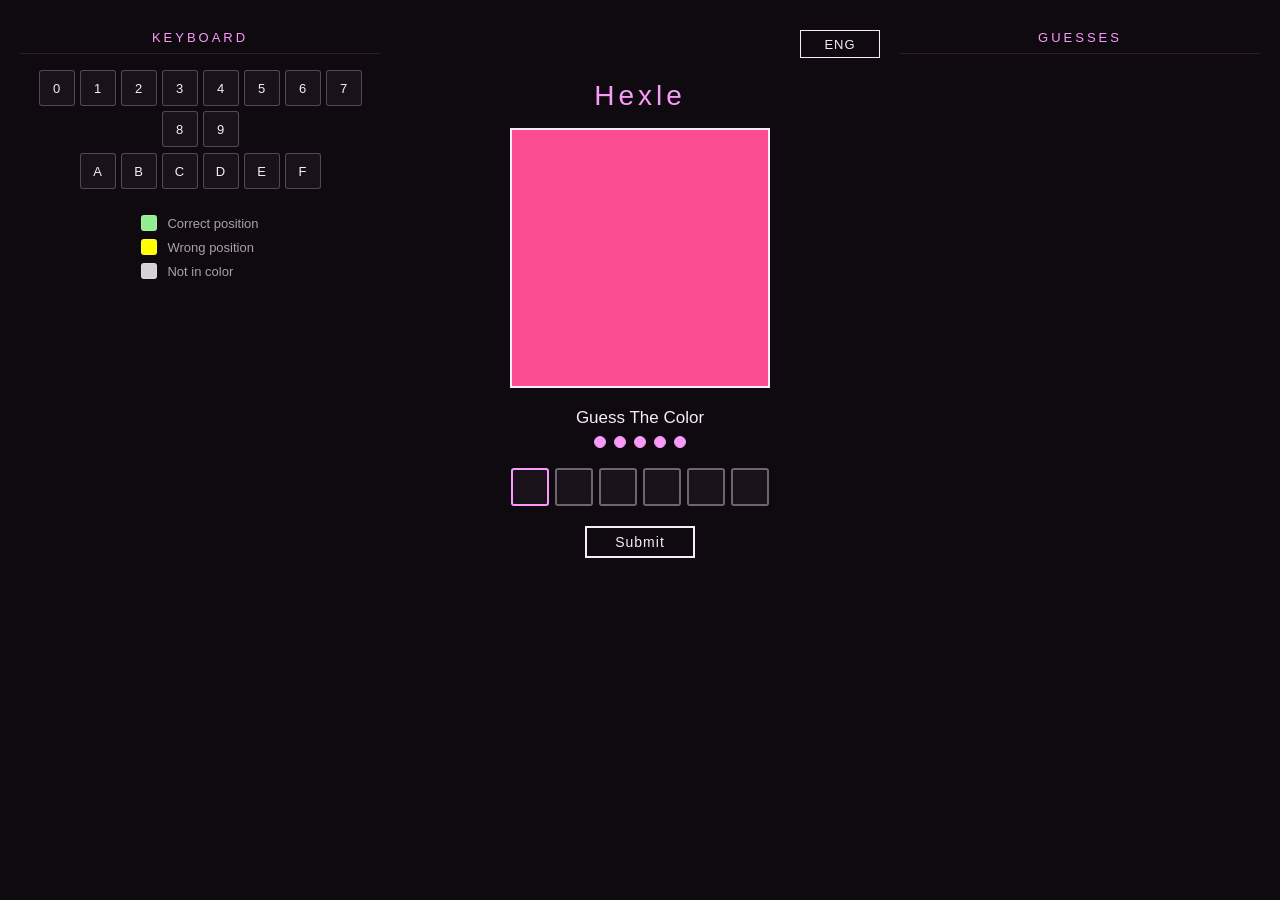
==== index.html @ 25399e8b "Created branch for Igor's minigames" ====
<!--
Hexle - Color Guessing Game
Copyright (C) 2026 Igor 'x0derek' Karpowicz

This program is free software: you can redistribute it and/or modify
it under the terms of the GNU Affero General Public License as published
by the Free Software Foundation, either version 3 of the License, or
(at your option) any later version.
-->
<!DOCTYPE html>
<html lang="en">
<head>
    <meta charset="UTF-8">
    <meta name="viewport" content="width=device-width, initial-scale=1.0">
    <link rel="stylesheet" href="style.css">
    <title>Hexle</title>
</head>
<body>
    <div id="main">

        <!-- KEYBOARD  -->
        <div id="keyboard">
            <div class="sideTitle">KEYBOARD</div>
            <div class="keyRow">
                <button class="key" id="0" disabled>0</button>
                <button class="key" id="1" disabled>1</button>
                <button class="key" id="2" disabled>2</button>
                <button class="key" id="3" disabled>3</button>
                <button class="key" id="4" disabled>4</button>
                <button class="key" id="5" disabled>5</button>
                <button class="key" id="6" disabled>6</button>
                <button class="key" id="7" disabled>7</button>
                <button class="key" id="8" disabled>8</button>
                <button class="key" id="9" disabled>9</button>
            </div>
            <div class="keyRow">
                <button class="key" id="a" disabled>A</button>
                <button class="key" id="b" disabled>B</button>
                <button class="key" id="c" disabled>C</button>
                <button class="key" id="d" disabled>D</button>
                <button class="key" id="e" disabled>E</button>
                <button class="key" id="f" disabled>F</button>
            </div>
            <div class="keyLegend">
                <div class="legendItem"><span class="legendDot" style="background:#90EE90;"></span> Correct position</div>
                <div class="legendItem"><span class="legendDot" style="background:#FFFF00;"></span> Wrong position</div>
                <div class="legendItem"><span class="legendDot" style="background:#D3D3D3;"></span> Not in color</div>
            </div>
        </div>

        <!-- GAME -->
        <div id="game">
            <div id="languagebox">
                <button id="language" class="language">LANGUAGE</button>
                <button id="eng" class="language hidden">ENG</button>
                <button id="esp" class="language hidden">ESP</button>
                <button id="pl" class="language hidden">PL</button>
                <button id="ger" class="language hidden">GER</button>
            </div>
            <div class="box">
                <span id="title">Hexle</span>
                <div id="box1"></div>
                <div id="guessbox">
                    <span id="info">Guess The Color</span>
                    <div id="attemptsLeft"></div>
                    <div id="inputContainer">
                        <input type="text" class="colorInput" maxlength="1" pattern="[0-9A-Fa-f]">
                        <input type="text" class="colorInput" maxlength="1" pattern="[0-9A-Fa-f]">
                        <input type="text" class="colorInput" maxlength="1" pattern="[0-9A-Fa-f]">
                        <input type="text" class="colorInput" maxlength="1" pattern="[0-9A-Fa-f]">
                        <input type="text" class="colorInput" maxlength="1" pattern="[0-9A-Fa-f]">
                        <input type="text" class="colorInput" maxlength="1" pattern="[0-9A-Fa-f]">
                    </div>
                    <input type="button" value="Submit" id="submit">
                    <input type="button" value="Play Again" id="NewGame" style="display:none;">
                </div>
            </div>
        </div>

        <!-- GUESS HISTORY -->
        <div id="guessed">
            <div class="sideTitle">GUESSES</div>
            <div id="guessHistory"></div>
        </div>

    </div>

    <script>
        const MAX_ATTEMPTS = 5;

        let targetColor = '';
        let attempts = 0;
        let currentLanguage = 'eng';
        let showInputColors = false;
        const inputs = document.querySelectorAll('.colorInput');

        function generateRandomColor() {
            const letters = '0123456789ABCDEF';
            let color = '#';
            for (let i = 0; i < 6; i++) {
                color += letters[Math.floor(Math.random() * 16)];
            }
            return color;
        }

        function updateAttemptsDisplay() {
            const dots = document.getElementById('attemptsLeft');
            dots.innerHTML = '';
            for (let i = 0; i < MAX_ATTEMPTS; i++) {
                const dot = document.createElement('span');
                dot.className = 'attemptDot' + (i < attempts ? ' attemptDotUsed' : '');
                dots.appendChild(dot);
            }
        }

        function resetKeyboard() {
            const hexChars = ['0','1','2','3','4','5','6','7','8','9','a','b','c','d','e','f'];
            hexChars.forEach(char => {
                const el = document.getElementById(char);
                if (el) {
                    el.style.backgroundColor = '';
                    el.style.color = '#f9ebf9';
                }
            });
        }

        function updateKeyboard(userGuessHex, targetHex) {
            for (let i = 0; i < 6; i++) {
                const char = userGuessHex[i].toLowerCase();
                const el = document.getElementById(char);
                if (!el) continue;

                const currentBg = el.style.backgroundColor;
                if (char === targetHex[i].toLowerCase()) {
                    el.style.backgroundColor = '#90EE90';
                    el.style.color = '#0f0a0f';
                } else if (targetHex.toLowerCase().includes(char)) {
                    if (currentBg !== '#90ee90') {
                        el.style.backgroundColor = '#FFFF00';
                        el.style.color = '#0f0a0f';
                    }
                } else {
                    if (currentBg !== '#90ee90' && currentBg !== '#ffff00') {
                        el.style.backgroundColor = '#D3D3D3';
                        el.style.color = '#0f0a0f';
                    }
                }
            }
        }

        function endGame(won) {
            document.getElementById('submit').style.display = 'none';
            document.getElementById('NewGame').style.display = 'block';
            inputs.forEach(input => { input.disabled = true; });

            if (!won) {
                document.getElementById('info').textContent = `The color was ${targetColor}`;
            }
        }

        function startGame() {
            targetColor = generateRandomColor();
            document.getElementById('box1').style.backgroundColor = targetColor;
            attempts = 0;
            showInputColors = false;
            document.getElementById('info').textContent = translations[currentLanguage].info;
            inputs.forEach(input => {
                input.value = '';
                input.style.backgroundColor = '';
                input.style.color = '#f9ebf9';
                input.disabled = false;
            });
            document.getElementById('submit').style.display = 'block';
            document.getElementById('NewGame').style.display = 'none';
            document.getElementById('guessHistory').innerHTML = '';
            resetKeyboard();
            updateAttemptsDisplay();
            inputs[0].focus();
        }

        function updateInputColors() {
            if (!showInputColors) return;
            const targetValue = targetColor.substring(1);
            inputs.forEach((input, index) => {
                const char = input.value.toUpperCase();
                if (!char) {
                    input.style.backgroundColor = '';
                    input.style.color = '#f9ebf9';
                } else if (char === targetValue[index]) {
                    input.style.backgroundColor = '#90EE90';
                    input.style.color = '#0f0a0f';
                } else if (targetValue.includes(char)) {
                    input.style.backgroundColor = '#FFFF00';
                    input.style.color = '#0f0a0f';
                } else {
                    input.style.backgroundColor = '#D3D3D3';
                    input.style.color = '#0f0a0f';
                }
            });
        }

        inputs.forEach((input, index) => {
            input.addEventListener('input', (e) => {
                const val = e.target.value.replace(/[^0-9A-Fa-f]/g, '');
                e.target.value = val;
                if (val && index < inputs.length - 1) {
                    inputs[index + 1].focus();
                }
                updateInputColors();
            });

            input.addEventListener('keydown', (e) => {
                if (e.key === 'Backspace' && !input.value && index > 0) {
                    inputs[index - 1].focus();
                    inputs[index - 1].value = '';
                    updateInputColors();
                } else if (e.key === 'Enter') {
                    document.getElementById('submit').click();
                }
            });
        });

        const translations = {
            eng: { info: 'Guess The Color', name: 'ENG' },
            esp: { info: 'Adivina el color', name: 'ESP' },
            pl: { info: 'Zgadnij kolor', name: 'PL' },
            ger: { info: 'Errate die Farbe', name: 'GER' }
        };

        function addGuessToHistory(userGuess, targetHex, attemptNum, isCorrect) {
            const userHex = userGuess.substring(1);
            const history = document.getElementById('guessHistory');

            const entry = document.createElement('div');
            entry.className = 'historyEntry' + (isCorrect ? ' historyCorrect' : '');

            const swatch = document.createElement('div');
            swatch.className = 'historySwatch';
            swatch.style.backgroundColor = userGuess;

            const hexDisplay = document.createElement('div');
            hexDisplay.className = 'historyHex';

            for (let i = 0; i < 6; i++) {
                const charSpan = document.createElement('span');
                charSpan.className = 'historyChar';
                charSpan.textContent = userHex[i];
                if (userHex[i] === targetHex[i]) {
                    charSpan.style.backgroundColor = '#90EE90';
                    charSpan.style.color = '#0f0a0f';
                } else if (targetHex.includes(userHex[i])) {
                    charSpan.style.backgroundColor = '#FFFF00';
                    charSpan.style.color = '#0f0a0f';
                } else {
                    charSpan.style.backgroundColor = '#444';
                    charSpan.style.color = '#aaa';
                }
                hexDisplay.appendChild(charSpan);
            }

            const attemptLabel = document.createElement('div');
            attemptLabel.className = 'historyAttempt';
            attemptLabel.textContent = '#' + attemptNum;

            entry.appendChild(attemptLabel);
            entry.appendChild(swatch);
            entry.appendChild(hexDisplay);

            history.insertBefore(entry, history.firstChild);
        }

        document.getElementById('submit').addEventListener('click', function() {
            showInputColors = true;
            updateInputColors();

            let userGuess = Array.from(inputs).map(input => input.value.toUpperCase()).join('');

            if (userGuess.length < 6) {
                document.getElementById('info').textContent = 'Please fill all fields!';
                return;
            }

            userGuess = '#' + userGuess;
            attempts++;
            updateAttemptsDisplay();

            const targetHex = targetColor.substring(1).toUpperCase();
            const userHex = userGuess.substring(1).toUpperCase();

            updateKeyboard(userHex, targetHex);

            if (userGuess === targetColor) {
                document.getElementById('info').textContent = `Correct in ${attempts} attempt${attempts > 1 ? 's' : ''}!`;
                addGuessToHistory(userGuess, targetHex, attempts, true);
                endGame(true);
            } else if (attempts >= MAX_ATTEMPTS) {
                addGuessToHistory(userGuess, targetHex, attempts, false);
                endGame(false);
            } else {
                document.getElementById('info').textContent = `Incorrect. ${MAX_ATTEMPTS - attempts} attempt${MAX_ATTEMPTS - attempts > 1 ? 's' : ''} left!`;
                addGuessToHistory(userGuess, targetHex, attempts, false);

                inputs.forEach(input => {
                    input.value = '';
                    input.style.backgroundColor = '';
                    input.style.color = '#f9ebf9';
                });
                showInputColors = false;
                inputs[0].focus();
            }
        });

        document.getElementById('NewGame').addEventListener('click', startGame);

        const languageButtons = document.getElementsByClassName('language');
        const info = document.getElementById('info');
        const languagebox = document.getElementById('languagebox');
        const languageButton = document.getElementById('language');

        function hideLanguages() {
            for (let i = 1; i < languageButtons.length; i++) {
                languageButtons[i].classList.add('hidden');
                languageButtons[i].disabled = true;
            }
        }

        function setLanguage(lang) {
            currentLanguage = lang;
            info.textContent = translations[lang].info;
            languageButton.textContent = translations[lang].name;
            hideLanguages();
        }

        languageButton.addEventListener('mouseover', function() {
            for (let i = 1; i < languageButtons.length; i++) {
                languageButtons[i].classList.remove('hidden');
                languageButtons[i].disabled = false;
            }
        });

        languagebox.addEventListener('mouseleave', hideLanguages);

        Object.keys(translations).forEach(lang => {
            document.getElementById(lang).addEventListener('click', () => setLanguage(lang));
        });

        setLanguage('eng');
        startGame();
    </script>
</body>
</html>
---- style.css ----
*, *::before, *::after {
    box-sizing: border-box;
}

body {
    background-color: #0f0a0f;
    color: #f9ebf9;
    min-height: 100vh;
    margin: 0;
    font-family: Arial, sans-serif;
    overflow-x: hidden;
}

#main {
    display: flex;
    flex-direction: row;
    align-items: flex-start;
    justify-content: space-between;
    width: 100%;
    min-height: 100vh;
    padding: 20px;
    gap: 20px;
}

/* KEYBOARD */

#keyboard {
    width: 30%;
    display: flex;
    flex-direction: column;
    align-items: center;
    justify-content: center;
    padding-top: 10px;
    gap: 6px;
}

.sideTitle {
    font-size: 13px;
    letter-spacing: 3px;
    color: #f89af8;
    margin-bottom: 10px;
    text-align: center;
    border-bottom: 1px solid #f89af820;
    width: 100%;
    padding-bottom: 8px;
}

.keyRow {
    display: flex;
    flex-wrap: wrap;
    justify-content: center;
    gap: 5px;
    width: 100%;
}

.key {
    width: 36px;
    height: 36px;
    background-color: #1a121a;
    border: 1px solid #f9ebf940;
    color: #f9ebf9;
    font-size: 13px;
    font-family: Arial, sans-serif;
    cursor: default;
    transition: background-color 0.2s ease, color 0.2s ease;
    border-radius: 3px;
}

/* KEYBOARD LEGEND */
.keyLegend {
    margin-top: 20px;
    display: flex;
    flex-direction: column;
    gap: 8px;
    width: auto;
    padding: 0;
    align-items: flex-start;
}

.legendItem {
    display: flex;
    align-items: center;
    gap: 10px;
    font-size: 13px;
    color: #f9ebf9aa;
}

.legendDot {
    display: inline-block;
    width: 16px;
    height: 16px;
    border-radius: 3px;
    border: 1px solid #f9ebf940;
    flex-shrink: 0;
}

/* GAME */

#game {
    width: 40%;
    display: flex;
    flex-direction: column;
    align-items: center;
    justify-content: flex-start;
    padding-top: 10px;
    position: relative;
}

/* LANGUAGE */
#languagebox {
    position: absolute;
    top: 10px;
    right: 0;
    width: auto;
    height: auto;
    gap: 6px;
    display: flex;
    flex-direction: column;
    background-color: #0f0a0f;
    z-index: 10;
}

.hidden {
    display: none !important;
}

.language {
    width: 80px;
    height: 28px;
    background-color: #0f0a0f;
    border: 1px solid #f9ebf9;
    color: #f9ebf9;
    font-size: 13px;
    cursor: pointer;
    transition: 0.15s ease;
    letter-spacing: 1px;
}

.language:hover {
    background-color: #f9ebf9;
    color: #0f0a0f;
}

.language:active {
    background-color: #f89af8;
    color: #0f0a0f;
}

.box {
    width: 100%;
    display: flex;
    flex-direction: column;
    align-items: center;
    padding-top: 50px;
}

#title {
    text-align: center;
    margin-bottom: 16px;
    font-size: 28px;
    letter-spacing: 4px;
    color: #f89af8;
}

#box1 {
    width: 260px;
    height: 260px;
    border: 2px solid #f9ebf9;
    margin-bottom: 20px;
    flex-shrink: 0;
}

#guessbox {
    display: flex;
    flex-direction: column;
    align-items: center;
    width: 100%;
}

#info,
#lastGuessInfo,
#lastGuessText {
    font-size: 17px;
    margin-bottom: 8px;
    text-align: center;
}

/* ATTEMPTS DOTS */
#attemptsLeft {
    display: flex;
    gap: 8px;
    margin-bottom: 10px;
}

.attemptDot {
    width: 12px;
    height: 12px;
    border-radius: 50%;
    background-color: #f89af8;
    border: 1px solid #f89af8;
    transition: background-color 0.2s ease;
}

.attemptDotUsed {
    background-color: transparent;
    border-color: #f9ebf940;
}

#inputContainer {
    display: flex;
    gap: 6px;
    margin: 10px 0;
}

.colorInput {
    width: 38px;
    height: 38px;
    background-color: #1a121a;
    border: 2px solid #f9ebf960;
    transition: border-color 0.15s ease, background-color 0.15s ease;
    color: #f9ebf9;
    text-align: center;
    font-size: 16px;
    font-family: 'Courier New', monospace;
    text-transform: uppercase;
    border-radius: 3px;
    outline: none;
}

.colorInput:focus {
    border-color: #f89af8;
}

#submit,
#NewGame {
    margin-top: 10px;
    width: 110px;
    height: 32px;
    background-color: #0f0a0f;
    border: 2px solid #f9ebf9;
    color: #f9ebf9;
    font-size: 14px;
    cursor: pointer;
    transition: 0.15s ease;
    letter-spacing: 1px;
}

#submit:hover,
#NewGame:hover {
    background-color: #f9ebf9;
    color: #0f0a0f;
}

#submit:active,
#NewGame:active {
    background-color: #f89af8;
    color: #0f0a0f;
}

/* GUESS HISTORY */

#guessed {
    width: 30%;
    display: flex;
    flex-direction: column;
    align-items: center;
    padding-top: 10px;
    gap: 0;
}

#guessHistory {
    display: flex;
    flex-direction: column;
    gap: 8px;
    width: 100%;
    padding: 0 8px;
    max-height: calc(100vh - 80px);
    overflow-y: auto;
}

/* ONE GUESS IN HISTORY */
.historyEntry {
    display: flex;
    align-items: center;
    gap: 10px;
    background-color: #1a121a;
    border: 1px solid #f9ebf920;
    padding: 8px 10px;
    border-radius: 4px;
    animation: fadeIn 0.25s ease;
}

.historyCorrect {
    border-color: #90EE9080;
    background-color: #1a2a1a;
}

@keyframes fadeIn {
    from { opacity: 0; transform: translateY(-6px); }
    to   { opacity: 1; transform: translateY(0); }
}

.historyAttempt {
    font-size: 12px;
    color: #f9ebf960;
    width: 24px;
    flex-shrink: 0;
    text-align: center;
}

.historySwatch {
    width: 32px;
    height: 32px;
    border: 1px solid #f9ebf940;
    border-radius: 3px;
    flex-shrink: 0;
}

.historyHex {
    display: flex;
    gap: 3px;
}

.historyChar {
    display: inline-flex;
    align-items: center;
    justify-content: center;
    width: 22px;
    height: 22px;
    font-size: 13px;
    font-family: 'Courier New', monospace;
    font-weight: bold;
    border-radius: 3px;
    text-transform: uppercase;
}

/* SCROLLBAR */
#guessHistory::-webkit-scrollbar {
    width: 4px;
}
#guessHistory::-webkit-scrollbar-track {
    background: #1a121a;
}
#guessHistory::-webkit-scrollbar-thumb {
    background: #f89af8;
    border-radius: 2px;
}

/* RESPONSIVE */

@media (max-width: 900px) {
    #main {
        flex-direction: column;
        align-items: center;
        padding: 15px;
    }

    #keyboard, #game, #guessed {
        width: 100%;
        max-width: 500px;
    }

    .keyRow {
        justify-content: center;
    }

    #guessHistory {
        max-height: 300px;
    }

    #languagebox {
        position: static;
        flex-direction: row;
        flex-wrap: wrap;
        justify-content: center;
        margin-bottom: 10px;
    }

    .box {
        padding-top: 10px;
    }
}
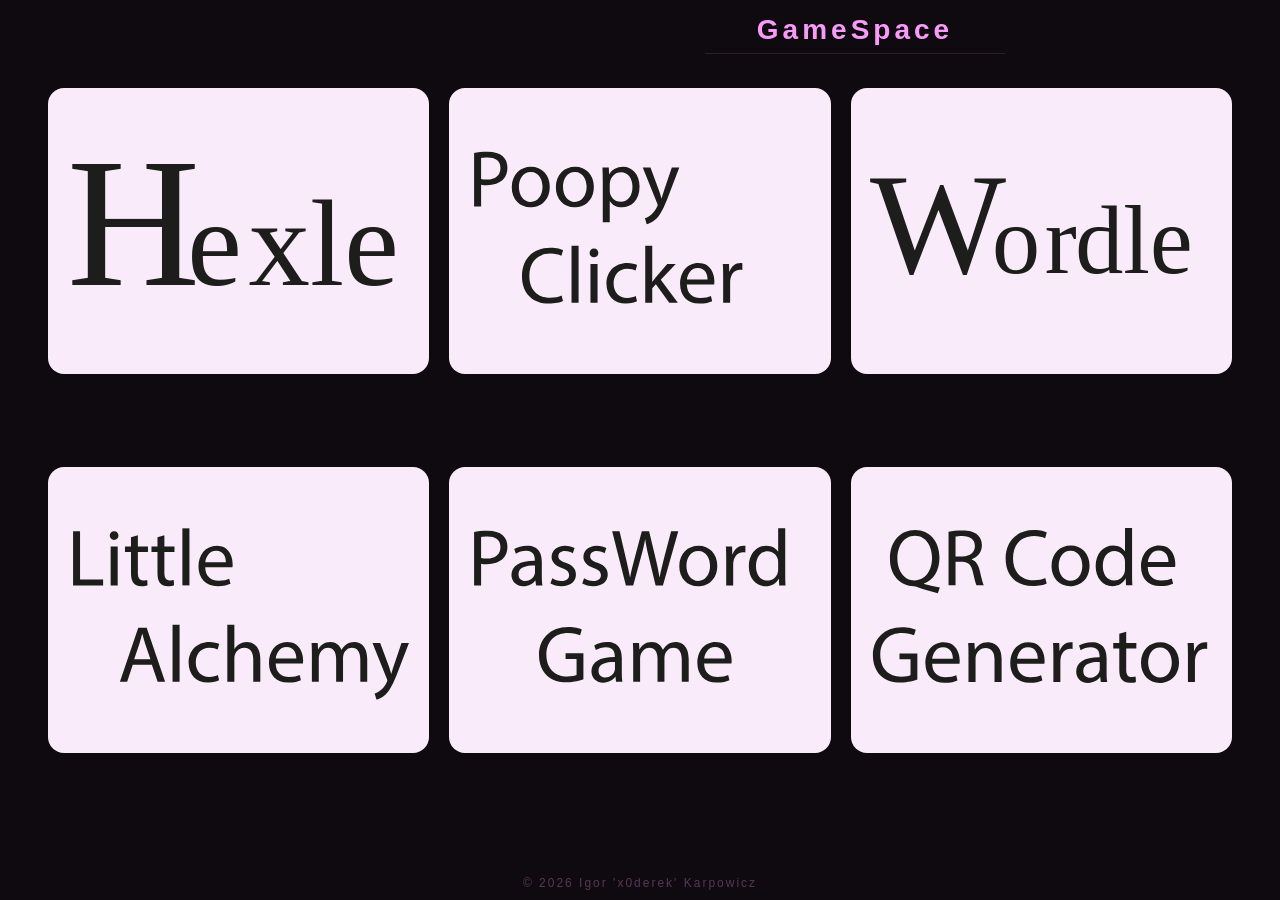
==== commit d82648fb: "Updated Main Site" ====
--- a/index.html
+++ b/index.html
@@ -1,351 +1,22 @@
-<!--
-Hexle - Color Guessing Game
-Copyright (C) 2026 Igor 'x0derek' Karpowicz
-
-This program is free software: you can redistribute it and/or modify
-it under the terms of the GNU Affero General Public License as published
-by the Free Software Foundation, either version 3 of the License, or
-(at your option) any later version.
--->
 <!DOCTYPE html>
 <html lang="en">
 <head>
     <meta charset="UTF-8">
     <meta name="viewport" content="width=device-width, initial-scale=1.0">
+    <title>GameSpace</title>
     <link rel="stylesheet" href="style.css">
-    <title>Hexle</title>
 </head>
 <body>
+    <div class="name"><span id="title">GameSpace</span></div>
     <div id="main">
-
-        <!-- KEYBOARD  -->
-        <div id="keyboard">
-            <div class="sideTitle">KEYBOARD</div>
-            <div class="keyRow">
-                <button class="key" id="0" disabled>0</button>
-                <button class="key" id="1" disabled>1</button>
-                <button class="key" id="2" disabled>2</button>
-                <button class="key" id="3" disabled>3</button>
-                <button class="key" id="4" disabled>4</button>
-                <button class="key" id="5" disabled>5</button>
-                <button class="key" id="6" disabled>6</button>
-                <button class="key" id="7" disabled>7</button>
-                <button class="key" id="8" disabled>8</button>
-                <button class="key" id="9" disabled>9</button>
-            </div>
-            <div class="keyRow">
-                <button class="key" id="a" disabled>A</button>
-                <button class="key" id="b" disabled>B</button>
-                <button class="key" id="c" disabled>C</button>
-                <button class="key" id="d" disabled>D</button>
-                <button class="key" id="e" disabled>E</button>
-                <button class="key" id="f" disabled>F</button>
-            </div>
-            <div class="keyLegend">
-                <div class="legendItem"><span class="legendDot" style="background:#90EE90;"></span> Correct position</div>
-                <div class="legendItem"><span class="legendDot" style="background:#FFFF00;"></span> Wrong position</div>
-                <div class="legendItem"><span class="legendDot" style="background:#D3D3D3;"></span> Not in color</div>
-            </div>
-        </div>
-
-        <!-- GAME -->
-        <div id="game">
-            <div id="languagebox">
-                <button id="language" class="language">LANGUAGE</button>
-                <button id="eng" class="language hidden">ENG</button>
-                <button id="esp" class="language hidden">ESP</button>
-                <button id="pl" class="language hidden">PL</button>
-                <button id="ger" class="language hidden">GER</button>
-            </div>
-            <div class="box">
-                <span id="title">Hexle</span>
-                <div id="box1"></div>
-                <div id="guessbox">
-                    <span id="info">Guess The Color</span>
-                    <div id="attemptsLeft"></div>
-                    <div id="inputContainer">
-                        <input type="text" class="colorInput" maxlength="1" pattern="[0-9A-Fa-f]">
-                        <input type="text" class="colorInput" maxlength="1" pattern="[0-9A-Fa-f]">
-                        <input type="text" class="colorInput" maxlength="1" pattern="[0-9A-Fa-f]">
-                        <input type="text" class="colorInput" maxlength="1" pattern="[0-9A-Fa-f]">
-                        <input type="text" class="colorInput" maxlength="1" pattern="[0-9A-Fa-f]">
-                        <input type="text" class="colorInput" maxlength="1" pattern="[0-9A-Fa-f]">
-                    </div>
-                    <input type="button" value="Submit" id="submit">
-                    <input type="button" value="Play Again" id="NewGame" style="display:none;">
-                </div>
-            </div>
-        </div>
-
-        <!-- GUESS HISTORY -->
-        <div id="guessed">
-            <div class="sideTitle">GUESSES</div>
-            <div id="guessHistory"></div>
-        </div>
-
+        <a href="/Hexle/index.html" class="card"><img src="SVG/Hexle.svg" alt="Hexle"></a>
+        <a href="/PoopyClicker/PoopyClicker.html" class="card"><img src="SVG/Poop.svg" alt="Poopy Clicker"></a>
+        <a href="/Hexle/index.html" class="card"><img src="SVG/Wordle.svg" alt="Wordle"></a>
+        <a href="/LittleAlchemy/Alchemy.html" class="card"><img src="SVG/Alchemy.svg" alt="Little Alchemy"></a>
+        <a href="/PasswordGame/Password.html" class="card"><img src="SVG/Password.svg" alt="Password Game"></a>
+        <a href="/QrGenerator/index.html" class="card"><img src="SVG/Generator.svg" alt="QR Code Generator"></a>
     </div>
 
-    <script>
-        const MAX_ATTEMPTS = 5;
-
-        let targetColor = '';
-        let attempts = 0;
-        let currentLanguage = 'eng';
-        let showInputColors = false;
-        const inputs = document.querySelectorAll('.colorInput');
-
-        function generateRandomColor() {
-            const letters = '0123456789ABCDEF';
-            let color = '#';
-            for (let i = 0; i < 6; i++) {
-                color += letters[Math.floor(Math.random() * 16)];
-            }
-            return color;
-        }
-
-        function updateAttemptsDisplay() {
-            const dots = document.getElementById('attemptsLeft');
-            dots.innerHTML = '';
-            for (let i = 0; i < MAX_ATTEMPTS; i++) {
-                const dot = document.createElement('span');
-                dot.className = 'attemptDot' + (i < attempts ? ' attemptDotUsed' : '');
-                dots.appendChild(dot);
-            }
-        }
-
-        function resetKeyboard() {
-            const hexChars = ['0','1','2','3','4','5','6','7','8','9','a','b','c','d','e','f'];
-            hexChars.forEach(char => {
-                const el = document.getElementById(char);
-                if (el) {
-                    el.style.backgroundColor = '';
-                    el.style.color = '#f9ebf9';
-                }
-            });
-        }
-
-        function updateKeyboard(userGuessHex, targetHex) {
-            for (let i = 0; i < 6; i++) {
-                const char = userGuessHex[i].toLowerCase();
-                const el = document.getElementById(char);
-                if (!el) continue;
-
-                const currentBg = el.style.backgroundColor;
-                if (char === targetHex[i].toLowerCase()) {
-                    el.style.backgroundColor = '#90EE90';
-                    el.style.color = '#0f0a0f';
-                } else if (targetHex.toLowerCase().includes(char)) {
-                    if (currentBg !== '#90ee90') {
-                        el.style.backgroundColor = '#FFFF00';
-                        el.style.color = '#0f0a0f';
-                    }
-                } else {
-                    if (currentBg !== '#90ee90' && currentBg !== '#ffff00') {
-                        el.style.backgroundColor = '#D3D3D3';
-                        el.style.color = '#0f0a0f';
-                    }
-                }
-            }
-        }
-
-        function endGame(won) {
-            document.getElementById('submit').style.display = 'none';
-            document.getElementById('NewGame').style.display = 'block';
-            inputs.forEach(input => { input.disabled = true; });
-
-            if (!won) {
-                document.getElementById('info').textContent = `The color was ${targetColor}`;
-            }
-        }
-
-        function startGame() {
-            targetColor = generateRandomColor();
-            document.getElementById('box1').style.backgroundColor = targetColor;
-            attempts = 0;
-            showInputColors = false;
-            document.getElementById('info').textContent = translations[currentLanguage].info;
-            inputs.forEach(input => {
-                input.value = '';
-                input.style.backgroundColor = '';
-                input.style.color = '#f9ebf9';
-                input.disabled = false;
-            });
-            document.getElementById('submit').style.display = 'block';
-            document.getElementById('NewGame').style.display = 'none';
-            document.getElementById('guessHistory').innerHTML = '';
-            resetKeyboard();
-            updateAttemptsDisplay();
-            inputs[0].focus();
-        }
-
-        function updateInputColors() {
-            if (!showInputColors) return;
-            const targetValue = targetColor.substring(1);
-            inputs.forEach((input, index) => {
-                const char = input.value.toUpperCase();
-                if (!char) {
-                    input.style.backgroundColor = '';
-                    input.style.color = '#f9ebf9';
-                } else if (char === targetValue[index]) {
-                    input.style.backgroundColor = '#90EE90';
-                    input.style.color = '#0f0a0f';
-                } else if (targetValue.includes(char)) {
-                    input.style.backgroundColor = '#FFFF00';
-                    input.style.color = '#0f0a0f';
-                } else {
-                    input.style.backgroundColor = '#D3D3D3';
-                    input.style.color = '#0f0a0f';
-                }
-            });
-        }
-
-        inputs.forEach((input, index) => {
-            input.addEventListener('input', (e) => {
-                const val = e.target.value.replace(/[^0-9A-Fa-f]/g, '');
-                e.target.value = val;
-                if (val && index < inputs.length - 1) {
-                    inputs[index + 1].focus();
-                }
-                updateInputColors();
-            });
-
-            input.addEventListener('keydown', (e) => {
-                if (e.key === 'Backspace' && !input.value && index > 0) {
-                    inputs[index - 1].focus();
-                    inputs[index - 1].value = '';
-                    updateInputColors();
-                } else if (e.key === 'Enter') {
-                    document.getElementById('submit').click();
-                }
-            });
-        });
-
-        const translations = {
-            eng: { info: 'Guess The Color', name: 'ENG' },
-            esp: { info: 'Adivina el color', name: 'ESP' },
-            pl: { info: 'Zgadnij kolor', name: 'PL' },
-            ger: { info: 'Errate die Farbe', name: 'GER' }
-        };
-
-        function addGuessToHistory(userGuess, targetHex, attemptNum, isCorrect) {
-            const userHex = userGuess.substring(1);
-            const history = document.getElementById('guessHistory');
-
-            const entry = document.createElement('div');
-            entry.className = 'historyEntry' + (isCorrect ? ' historyCorrect' : '');
-
-            const swatch = document.createElement('div');
-            swatch.className = 'historySwatch';
-            swatch.style.backgroundColor = userGuess;
-
-            const hexDisplay = document.createElement('div');
-            hexDisplay.className = 'historyHex';
-
-            for (let i = 0; i < 6; i++) {
-                const charSpan = document.createElement('span');
-                charSpan.className = 'historyChar';
-                charSpan.textContent = userHex[i];
-                if (userHex[i] === targetHex[i]) {
-                    charSpan.style.backgroundColor = '#90EE90';
-                    charSpan.style.color = '#0f0a0f';
-                } else if (targetHex.includes(userHex[i])) {
-                    charSpan.style.backgroundColor = '#FFFF00';
-                    charSpan.style.color = '#0f0a0f';
-                } else {
-                    charSpan.style.backgroundColor = '#444';
-                    charSpan.style.color = '#aaa';
-                }
-                hexDisplay.appendChild(charSpan);
-            }
-
-            const attemptLabel = document.createElement('div');
-            attemptLabel.className = 'historyAttempt';
-            attemptLabel.textContent = '#' + attemptNum;
-
-            entry.appendChild(attemptLabel);
-            entry.appendChild(swatch);
-            entry.appendChild(hexDisplay);
-
-            history.insertBefore(entry, history.firstChild);
-        }
-
-        document.getElementById('submit').addEventListener('click', function() {
-            showInputColors = true;
-            updateInputColors();
-
-            let userGuess = Array.from(inputs).map(input => input.value.toUpperCase()).join('');
-
-            if (userGuess.length < 6) {
-                document.getElementById('info').textContent = 'Please fill all fields!';
-                return;
-            }
-
-            userGuess = '#' + userGuess;
-            attempts++;
-            updateAttemptsDisplay();
-
-            const targetHex = targetColor.substring(1).toUpperCase();
-            const userHex = userGuess.substring(1).toUpperCase();
-
-            updateKeyboard(userHex, targetHex);
-
-            if (userGuess === targetColor) {
-                document.getElementById('info').textContent = `Correct in ${attempts} attempt${attempts > 1 ? 's' : ''}!`;
-                addGuessToHistory(userGuess, targetHex, attempts, true);
-                endGame(true);
-            } else if (attempts >= MAX_ATTEMPTS) {
-                addGuessToHistory(userGuess, targetHex, attempts, false);
-                endGame(false);
-            } else {
-                document.getElementById('info').textContent = `Incorrect. ${MAX_ATTEMPTS - attempts} attempt${MAX_ATTEMPTS - attempts > 1 ? 's' : ''} left!`;
-                addGuessToHistory(userGuess, targetHex, attempts, false);
-
-                inputs.forEach(input => {
-                    input.value = '';
-                    input.style.backgroundColor = '';
-                    input.style.color = '#f9ebf9';
-                });
-                showInputColors = false;
-                inputs[0].focus();
-            }
-        });
-
-        document.getElementById('NewGame').addEventListener('click', startGame);
-
-        const languageButtons = document.getElementsByClassName('language');
-        const info = document.getElementById('info');
-        const languagebox = document.getElementById('languagebox');
-        const languageButton = document.getElementById('language');
-
-        function hideLanguages() {
-            for (let i = 1; i < languageButtons.length; i++) {
-                languageButtons[i].classList.add('hidden');
-                languageButtons[i].disabled = true;
-            }
-        }
-
-        function setLanguage(lang) {
-            currentLanguage = lang;
-            info.textContent = translations[lang].info;
-            languageButton.textContent = translations[lang].name;
-            hideLanguages();
-        }
-
-        languageButton.addEventListener('mouseover', function() {
-            for (let i = 1; i < languageButtons.length; i++) {
-                languageButtons[i].classList.remove('hidden');
-                languageButtons[i].disabled = false;
-            }
-        });
-
-        languagebox.addEventListener('mouseleave', hideLanguages);
-
-        Object.keys(translations).forEach(lang => {
-            document.getElementById(lang).addEventListener('click', () => setLanguage(lang));
-        });
-
-        setLanguage('eng');
-        startGame();
-    </script>
+    <footer>© 2026 Igor 'x0derek' Karpowicz</footer>
 </body>
 </html>
--- a/style.css
+++ b/style.css
@@ -1,382 +1,91 @@
-*, *::before, *::after {
-    box-sizing: border-box;
-}
+* { box-sizing: border-box; margin: 0; padding: 0; }
 
 body {
     background-color: #0f0a0f;
     color: #f9ebf9;
     min-height: 100vh;
-    margin: 0;
     font-family: Arial, sans-serif;
-    overflow-x: hidden;
+    display: flex;
+    flex-direction: column;
 }
 
 #main {
-    display: flex;
-    flex-direction: row;
-    align-items: flex-start;
-    justify-content: space-between;
-    width: 100%;
-    min-height: 100vh;
-    padding: 20px;
+    flex: 1;
+    display: grid;
+    grid-template-columns: repeat(3, 1fr);
     gap: 20px;
-}
-
-/* KEYBOARD */
-
-#keyboard {
-    width: 30%;
-    display: flex;
-    flex-direction: column;
-    align-items: center;
-    justify-content: center;
-    padding-top: 10px;
-    gap: 6px;
-}
-
-.sideTitle {
-    font-size: 13px;
-    letter-spacing: 3px;
-    color: #f89af8;
-    margin-bottom: 10px;
-    text-align: center;
-    border-bottom: 1px solid #f89af820;
-    width: 100%;
-    padding-bottom: 8px;
-}
-
-.keyRow {
-    display: flex;
-    flex-wrap: wrap;
-    justify-content: center;
-    gap: 5px;
-    width: 100%;
-}
-
-.key {
-    width: 36px;
-    height: 36px;
-    background-color: #1a121a;
-    border: 1px solid #f9ebf940;
-    color: #f9ebf9;
-    font-size: 13px;
-    font-family: Arial, sans-serif;
-    cursor: default;
-    transition: background-color 0.2s ease, color 0.2s ease;
-    border-radius: 3px;
-}
-
-/* KEYBOARD LEGEND */
-.keyLegend {
-    margin-top: 20px;
-    display: flex;
-    flex-direction: column;
-    gap: 8px;
-    width: auto;
-    padding: 0;
-    align-items: flex-start;
-}
-
-.legendItem {
-    display: flex;
-    align-items: center;
-    gap: 10px;
-    font-size: 13px;
-    color: #f9ebf9aa;
-}
-
-.legendDot {
-    display: inline-block;
-    width: 16px;
-    height: 16px;
-    border-radius: 3px;
-    border: 1px solid #f9ebf940;
-    flex-shrink: 0;
-}
-
-/* GAME */
-
-#game {
-    width: 40%;
-    display: flex;
-    flex-direction: column;
-    align-items: center;
-    justify-content: flex-start;
-    padding-top: 10px;
-    position: relative;
-}
-
-/* LANGUAGE */
-#languagebox {
-    position: absolute;
-    top: 10px;
-    right: 0;
-    width: auto;
-    height: auto;
-    gap: 6px;
-    display: flex;
-    flex-direction: column;
-    background-color: #0f0a0f;
-    z-index: 10;
-}
-
-.hidden {
-    display: none !important;
-}
-
-.language {
-    width: 80px;
-    height: 28px;
-    background-color: #0f0a0f;
-    border: 1px solid #f9ebf9;
-    color: #f9ebf9;
-    font-size: 13px;
-    cursor: pointer;
-    transition: 0.15s ease;
-    letter-spacing: 1px;
-}
-
-.language:hover {
-    background-color: #f9ebf9;
-    color: #0f0a0f;
-}
-
-.language:active {
-    background-color: #f89af8;
-    color: #0f0a0f;
-}
-
-.box {
-    width: 100%;
-    display: flex;
-    flex-direction: column;
-    align-items: center;
-    padding-top: 50px;
+    padding: 20px 48px 40px;
 }
 
 #title {
+    width: 300px;
     text-align: center;
-    margin-bottom: 16px;
+    font-weight: bolder;
+    margin: 14px;
     font-size: 28px;
     letter-spacing: 4px;
     color: #f89af8;
+    border-bottom: 1px solid #f89af820;
+    padding-bottom: 7px;
 }
 
-#box1 {
-    width: 260px;
-    height: 260px;
-    border: 2px solid #f9ebf9;
-    margin-bottom: 20px;
-    flex-shrink: 0;
+.name{
+    width: 190vh;
+    display: flex;
+    align-items: center;
+    justify-content: center;
 }
 
-#guessbox {
+.card {
+    background: #f9ebf9;
+    border-radius: 16px;
+    aspect-ratio: 4/3;
     display: flex;
-    flex-direction: column;
     align-items: center;
-    width: 100%;
+    justify-content: center;
+    cursor: pointer;
+    text-decoration: none;
+    color: #0f0a0f;
+    font-size: 13px;
+    transition: transform 0.2s, box-shadow 0.2s;
 }
 
-#info,
-#lastGuessInfo,
-#lastGuessText {
-    font-size: 17px;
-    margin-bottom: 8px;
-    text-align: center;
+.card:hover {
+    transform: translateY(-4px);
+    box-shadow: 0 12px 32px #0f0a0f;
 }
 
-/* ATTEMPTS DOTS */
-#attemptsLeft {
-    display: flex;
-    gap: 8px;
-    margin-bottom: 10px;
+img{
+    width: 90%;
+    height: 90%;
 }
 
-.attemptDot {
-    width: 12px;
-    height: 12px;
-    border-radius: 50%;
-    background-color: #f89af8;
-    border: 1px solid #f89af8;
-    transition: background-color 0.2s ease;
+footer {
+    text-align: center;
+    padding: 10px;
+    font-size: 12px;
+    color: #f89af850;
+    letter-spacing: 2px;
 }
 
-.attemptDotUsed {
-    background-color: transparent;
-    border-color: #f9ebf940;
+@media (max-width: 800px) {
+    #main { grid-template-columns: repeat(2, 1fr); padding: 20px 24px 32px; }
+}
+@media (max-width: 500px) {
+    #main { grid-template-columns: 1fr; }
 }
 
-#inputContainer {
-    display: flex;
-    gap: 6px;
-    margin: 10px 0;
+::-webkit-scrollbar {
+  width: 4px; 
+  height: 4px; 
 }
 
-.colorInput {
-    width: 38px;
-    height: 38px;
-    background-color: #1a121a;
-    border: 2px solid #f9ebf960;
-    transition: border-color 0.15s ease, background-color 0.15s ease;
-    color: #f9ebf9;
-    text-align: center;
-    font-size: 16px;
-    font-family: 'Courier New', monospace;
-    text-transform: uppercase;
-    border-radius: 3px;
-    outline: none;
+::-webkit-scrollbar-track {
+  background: #0f0a0f;
+  border-radius: 6px;
 }
 
-.colorInput:focus {
-    border-color: #f89af8;
-}
-
-#submit,
-#NewGame {
-    margin-top: 10px;
-    width: 110px;
-    height: 32px;
-    background-color: #0f0a0f;
-    border: 2px solid #f9ebf9;
-    color: #f9ebf9;
-    font-size: 14px;
-    cursor: pointer;
-    transition: 0.15s ease;
-    letter-spacing: 1px;
-}
-
-#submit:hover,
-#NewGame:hover {
-    background-color: #f9ebf9;
-    color: #0f0a0f;
-}
-
-#submit:active,
-#NewGame:active {
-    background-color: #f89af8;
-    color: #0f0a0f;
-}
-
-/* GUESS HISTORY */
-
-#guessed {
-    width: 30%;
-    display: flex;
-    flex-direction: column;
-    align-items: center;
-    padding-top: 10px;
-    gap: 0;
-}
-
-#guessHistory {
-    display: flex;
-    flex-direction: column;
-    gap: 8px;
-    width: 100%;
-    padding: 0 8px;
-    max-height: calc(100vh - 80px);
-    overflow-y: auto;
-}
-
-/* ONE GUESS IN HISTORY */
-.historyEntry {
-    display: flex;
-    align-items: center;
-    gap: 10px;
-    background-color: #1a121a;
-    border: 1px solid #f9ebf920;
-    padding: 8px 10px;
-    border-radius: 4px;
-    animation: fadeIn 0.25s ease;
-}
-
-.historyCorrect {
-    border-color: #90EE9080;
-    background-color: #1a2a1a;
-}
-
-@keyframes fadeIn {
-    from { opacity: 0; transform: translateY(-6px); }
-    to   { opacity: 1; transform: translateY(0); }
-}
-
-.historyAttempt {
-    font-size: 12px;
-    color: #f9ebf960;
-    width: 24px;
-    flex-shrink: 0;
-    text-align: center;
-}
-
-.historySwatch {
-    width: 32px;
-    height: 32px;
-    border: 1px solid #f9ebf940;
-    border-radius: 3px;
-    flex-shrink: 0;
-}
-
-.historyHex {
-    display: flex;
-    gap: 3px;
-}
-
-.historyChar {
-    display: inline-flex;
-    align-items: center;
-    justify-content: center;
-    width: 22px;
-    height: 22px;
-    font-size: 13px;
-    font-family: 'Courier New', monospace;
-    font-weight: bold;
-    border-radius: 3px;
-    text-transform: uppercase;
-}
-
-/* SCROLLBAR */
-#guessHistory::-webkit-scrollbar {
-    width: 4px;
-}
-#guessHistory::-webkit-scrollbar-track {
-    background: #1a121a;
-}
-#guessHistory::-webkit-scrollbar-thumb {
-    background: #f89af8;
-    border-radius: 2px;
-}
-
-/* RESPONSIVE */
-
-@media (max-width: 900px) {
-    #main {
-        flex-direction: column;
-        align-items: center;
-        padding: 15px;
-    }
-
-    #keyboard, #game, #guessed {
-        width: 100%;
-        max-width: 500px;
-    }
-
-    .keyRow {
-        justify-content: center;
-    }
-
-    #guessHistory {
-        max-height: 300px;
-    }
-
-    #languagebox {
-        position: static;
-        flex-direction: row;
-        flex-wrap: wrap;
-        justify-content: center;
-        margin-bottom: 10px;
-    }
-
-    .box {
-        padding-top: 10px;
-    }
+::-webkit-scrollbar-thumb {
+  background: #f89af8;
+  border-radius: 6px;
 }
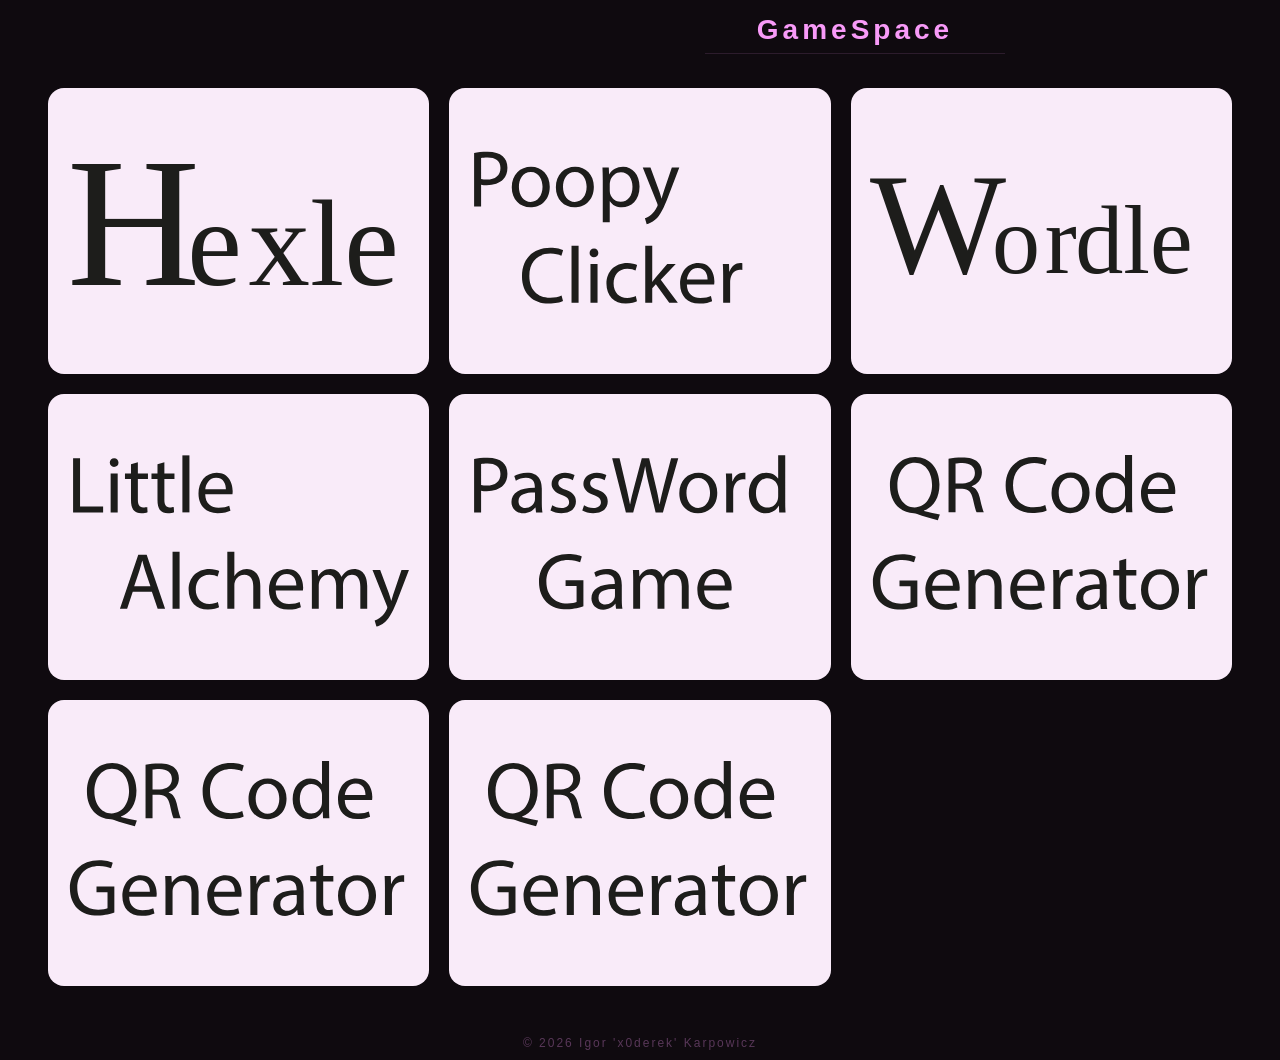
==== commit 7adb3e0c: "Added Licence, Updated Main Site" ====
--- a/index.html
+++ b/index.html
@@ -15,6 +15,8 @@
         <a href="/LittleAlchemy/Alchemy.html" class="card"><img src="SVG/Alchemy.svg" alt="Little Alchemy"></a>
         <a href="/PasswordGame/Password.html" class="card"><img src="SVG/Password.svg" alt="Password Game"></a>
         <a href="/QrGenerator/index.html" class="card"><img src="SVG/Generator.svg" alt="QR Code Generator"></a>
+        <a href="/Clicker/click.html" class="card"><img src="SVG/Generator.svg" alt="QR Code Generator"></a>
+        <a href="/Snake/snake.html" class="card"><img src="SVG/Generator.svg" alt="QR Code Generator"></a>
     </div>
 
     <footer>© 2026 Igor 'x0derek' Karpowicz</footer>
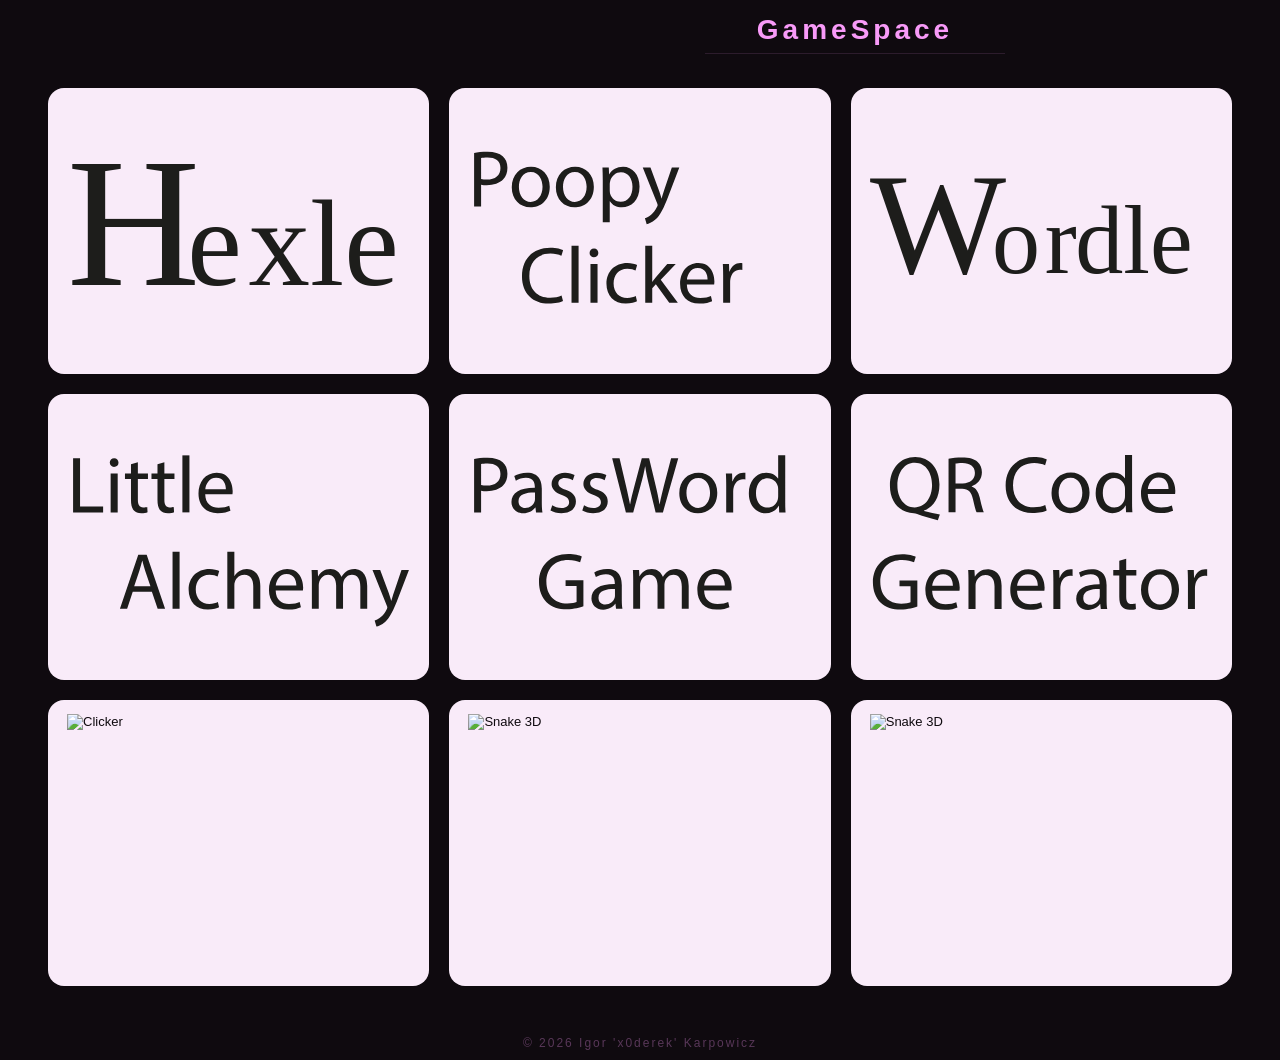
==== commit 8b48213d: "Updated Main Site" ====
--- a/index.html
+++ b/index.html
@@ -15,8 +15,9 @@
         <a href="/LittleAlchemy/Alchemy.html" class="card"><img src="SVG/Alchemy.svg" alt="Little Alchemy"></a>
         <a href="/PasswordGame/Password.html" class="card"><img src="SVG/Password.svg" alt="Password Game"></a>
         <a href="/QrGenerator/index.html" class="card"><img src="SVG/Generator.svg" alt="QR Code Generator"></a>
-        <a href="/Clicker/click.html" class="card"><img src="SVG/Generator.svg" alt="QR Code Generator"></a>
-        <a href="/Snake/snake.html" class="card"><img src="SVG/Generator.svg" alt="QR Code Generator"></a>
+        <a href="/Clicker/click.html" class="card"><img src="SVG/Clicker.svg" alt="Clicker"></a>
+        <a href="/Snake/snake.html" class="card"><img src="SVG/Snake.svg" alt="Snake 3D"></a>
+        <a href="/Datle/index.html" class="card"><img src="SVG/Datle.svg" alt="Snake 3D"></a>
     </div>
 
     <footer>© 2026 Igor 'x0derek' Karpowicz</footer>
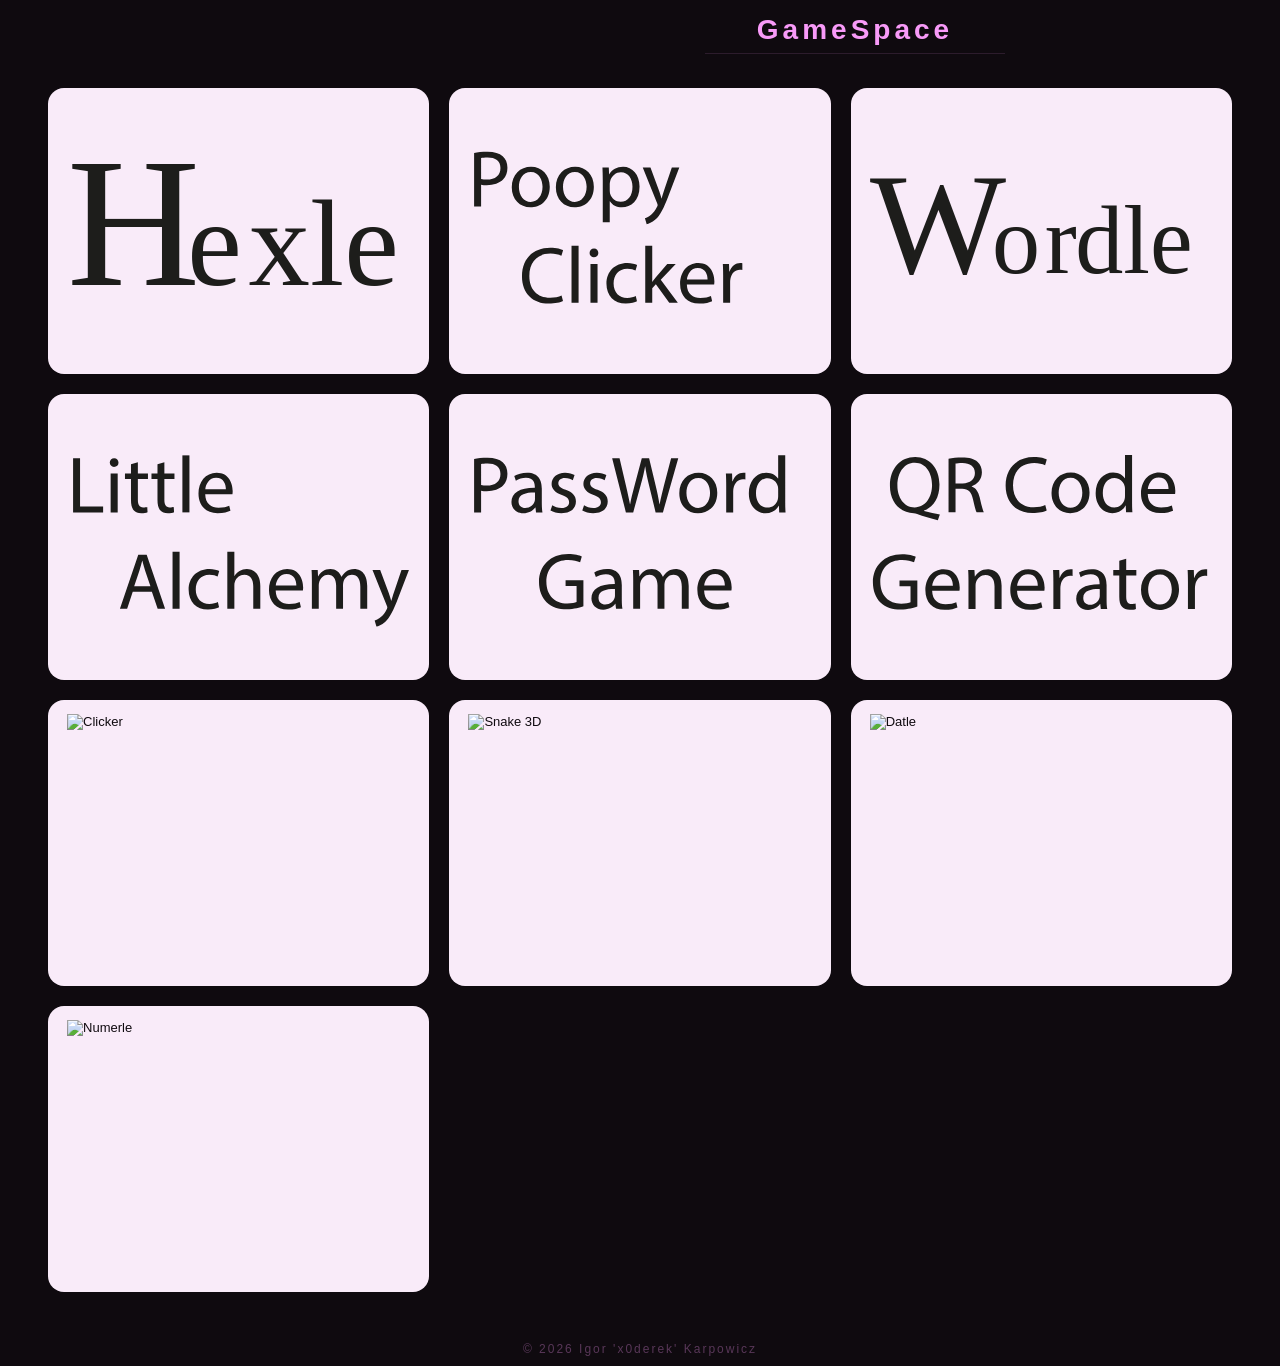
==== commit 3e39a8ae: "Updated Main Site" ====
--- a/index.html
+++ b/index.html
@@ -17,7 +17,8 @@
         <a href="/QrGenerator/index.html" class="card"><img src="SVG/Generator.svg" alt="QR Code Generator"></a>
         <a href="/Clicker/click.html" class="card"><img src="SVG/Clicker.svg" alt="Clicker"></a>
         <a href="/Snake/snake.html" class="card"><img src="SVG/Snake.svg" alt="Snake 3D"></a>
-        <a href="/Datle/index.html" class="card"><img src="SVG/Datle.svg" alt="Snake 3D"></a>
+        <a href="/Datle/index.html" class="card"><img src="SVG/Datle.svg" alt="Datle"></a>
+        <a href="/Numerle/index.html" class="card"><img src="SVG/Numerle.svg" alt="Numerle"></a>
     </div>
 
     <footer>© 2026 Igor 'x0derek' Karpowicz</footer>
